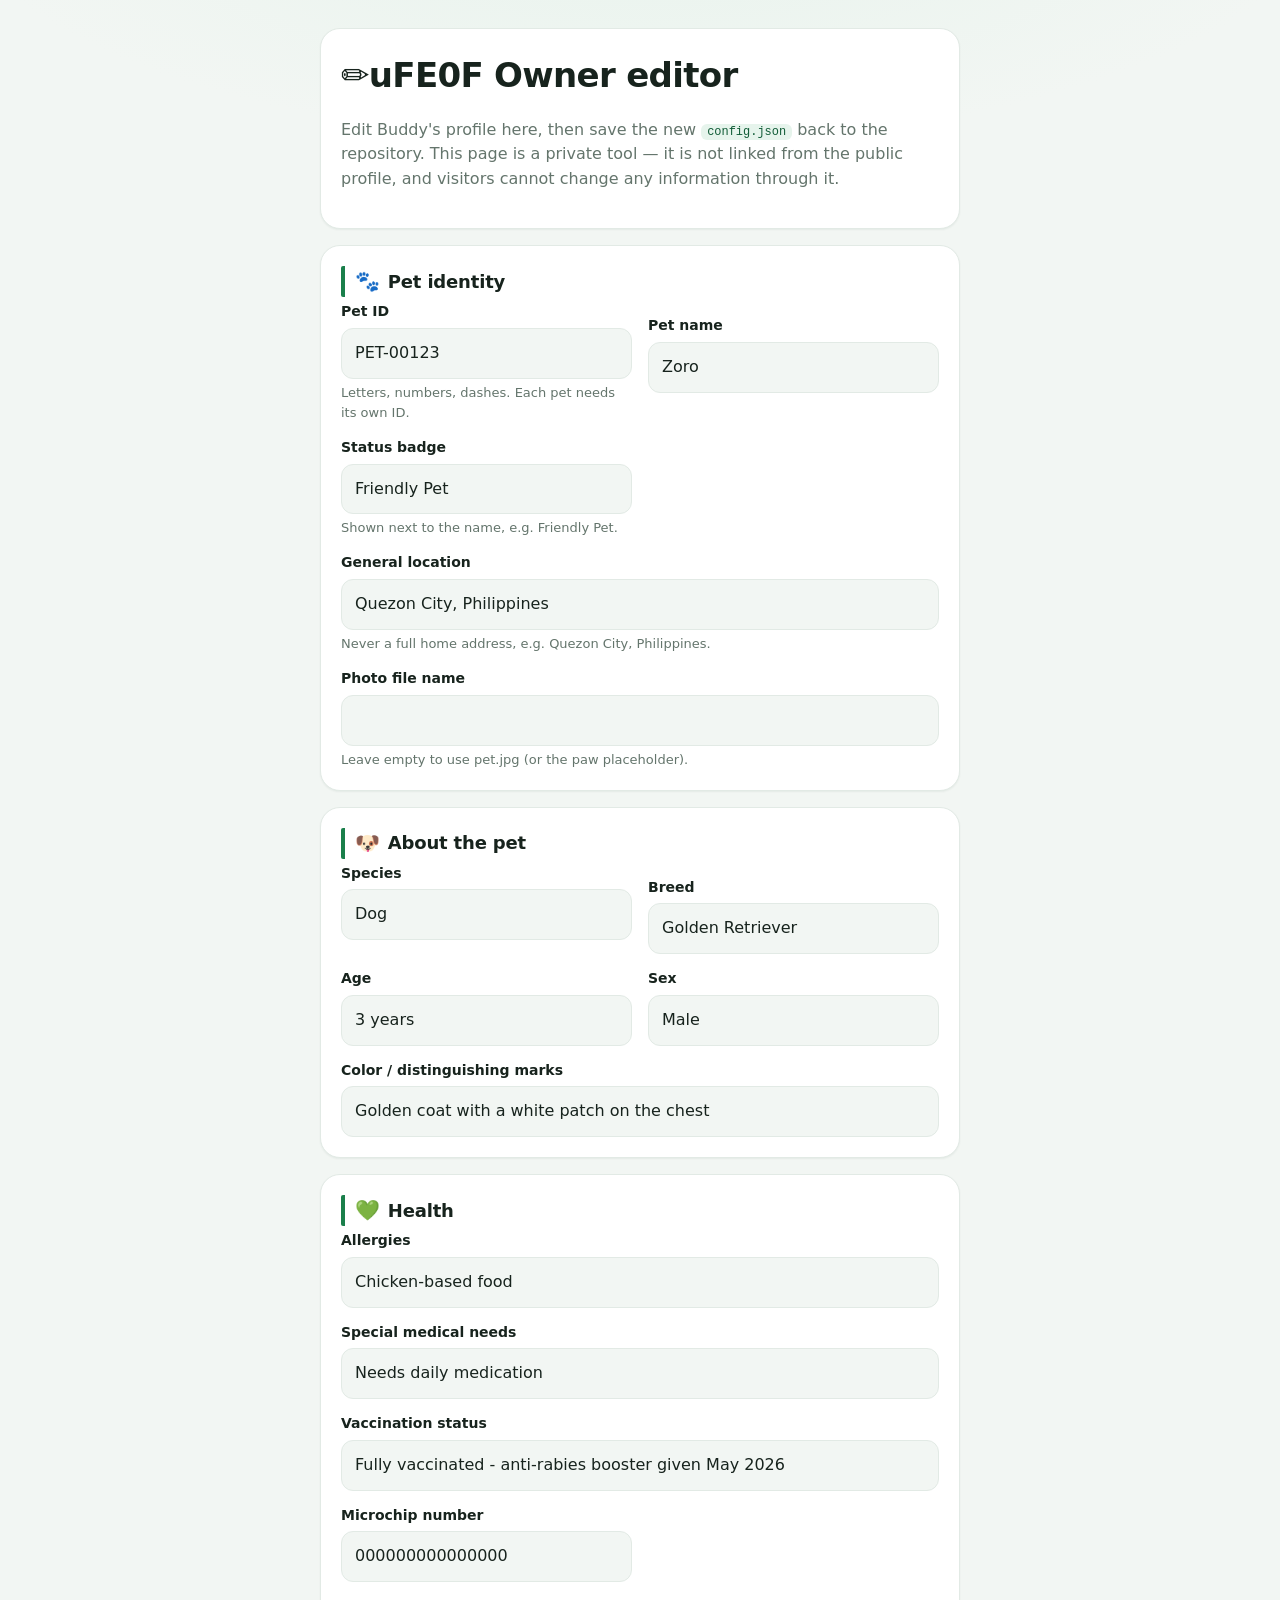
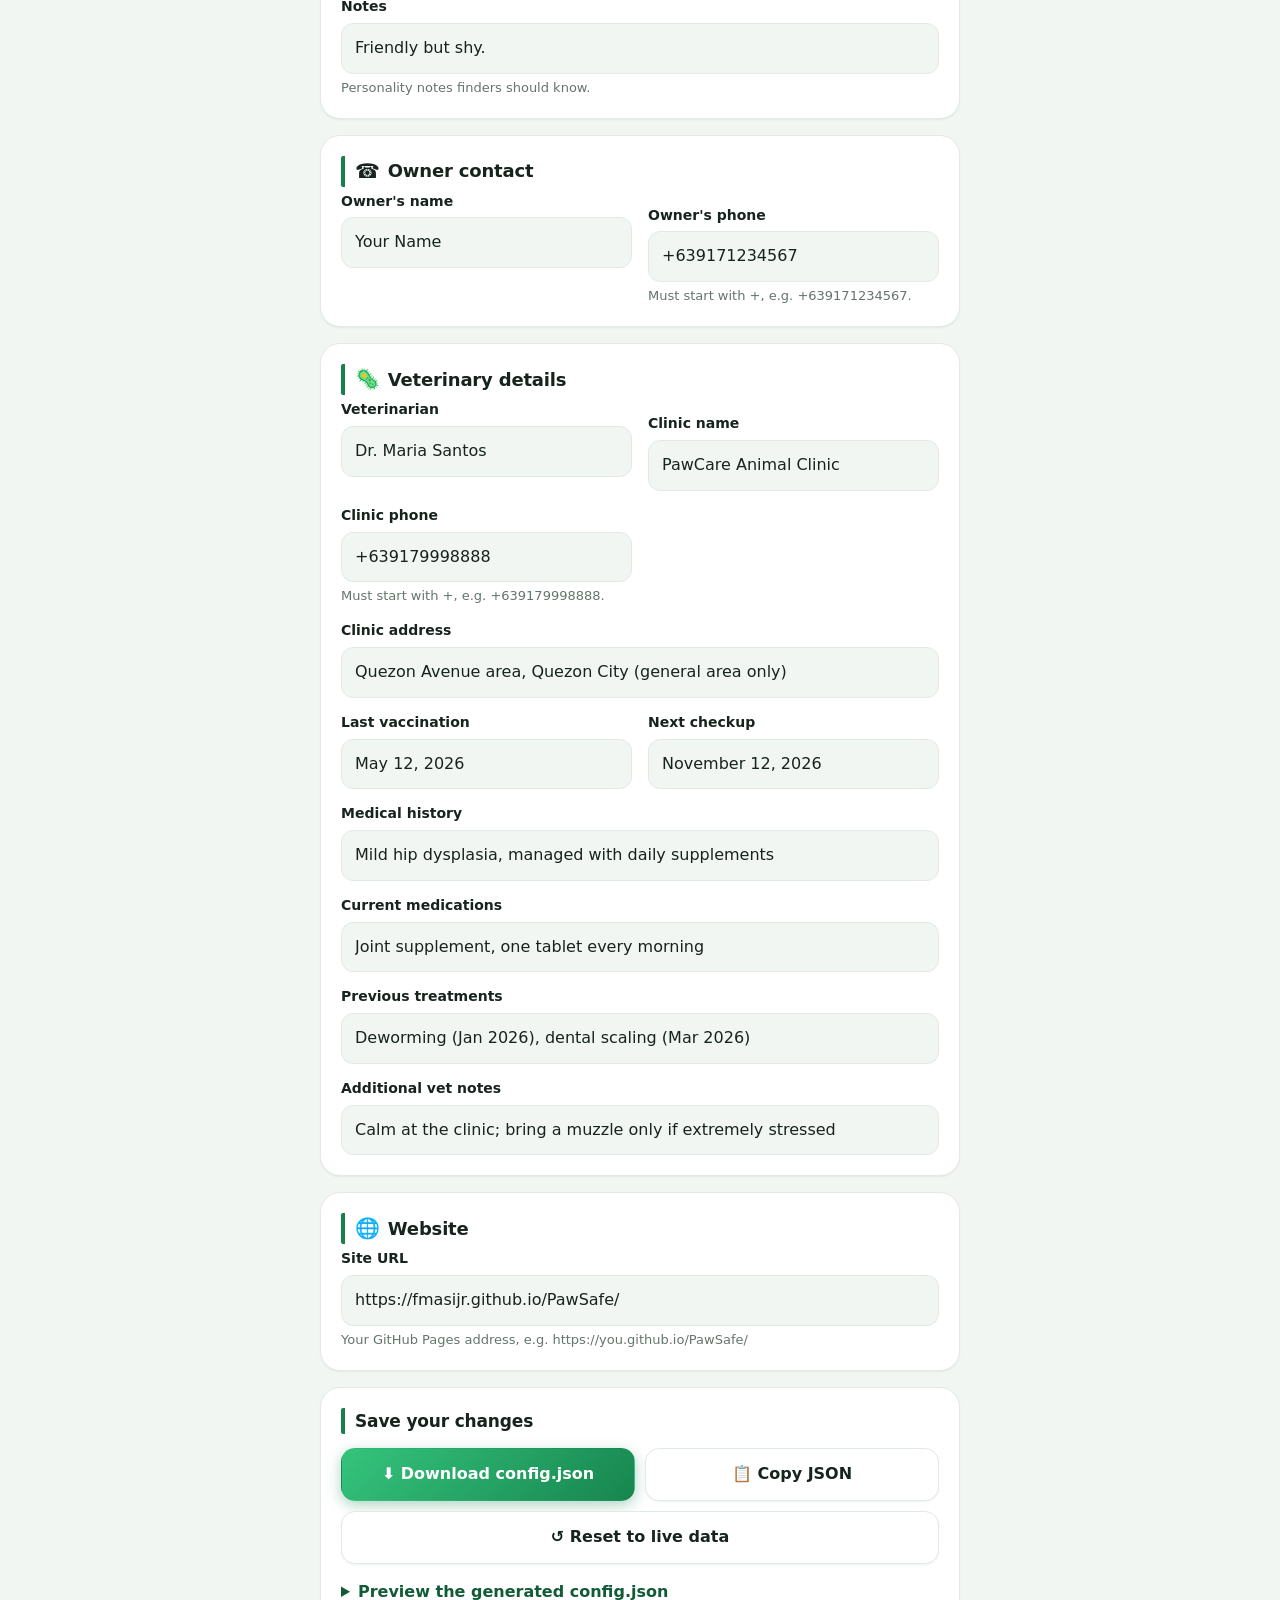
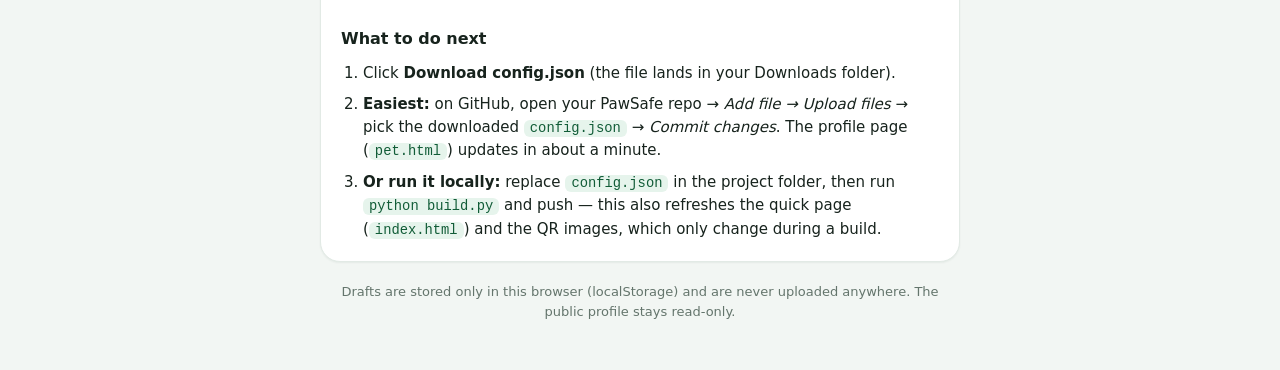
==== edit.html @ 237c8773 "Add owner editor page and runtime config loading for the profile" ====
<!DOCTYPE html>
<html lang="en">
<head>
<meta charset="utf-8">
<meta name="viewport" content="width=device-width, initial-scale=1">
<title>Owner editor - PawSafe</title>
<meta name="robots" content="noindex, nofollow">
<link rel="stylesheet" href="pet.css">
<link rel="stylesheet" href="edit.css">
</head>
<body>
<main class="page">

  <header class="card editor-header">
    <h1>Owner editor</h1>
    <p class="muted">Edit Buddy's profile here, then save the new <code>config.json</code>
      back to the repository. This page is a private tool &mdash; it is not linked from
      the public profile, and visitors cannot change any information through it.</p>
    <p class="notice" id="load-error" hidden></p>
  </header>

  <!-- draft restore offer -->
  <div class="card draft-banner" id="draft-banner" hidden>
    <p><strong>Draft found in this browser.</strong> Would you like to continue where
      you left off?</p>
    <div class="draft-actions">
      <button type="button" class="btn btn-primary" id="restore-draft">Restore draft</button>
      <button type="button" class="btn" id="discard-draft">Discard draft</button>
    </div>
  </div>

  <!-- the form is built by edit.js from a field schema -->
  <form id="edit-form" novalidate>
    <div id="sections"></div>
  </form>

  <div class="card">
    <h2>Save your changes</h2>
    <div class="actions">
      <button type="button" class="btn btn-primary" id="download-btn">&#11015;&#65039; Download config.json</button>
      <button type="button" class="btn" id="copy-btn">&#128203; Copy JSON</button>
      <button type="button" class="btn" id="reset-btn">&#8634; Reset to live data</button>
    </div>
    <p class="notice" id="save-error" hidden></p>
    <p class="result-box ok" id="save-ok" hidden></p>

    <details class="json-preview">
      <summary>Preview the generated config.json</summary>
      <pre id="json-preview"></pre>
    </details>

    <h3>What to do next</h3>
    <ol class="steps">
      <li>Click <strong>Download config.json</strong> (the file lands in your Downloads folder).</li>
      <li><strong>Easiest:</strong> on GitHub, open your PawSafe repo &rarr;
        <em>Add file &rarr; Upload files</em> &rarr; pick the downloaded
        <code>config.json</code> &rarr; <em>Commit changes</em>. The profile page
        (<code>pet.html</code>) updates in about a minute.</li>
      <li><strong>Or run it locally:</strong> replace <code>config.json</code> in the
        project folder, then run <code>python build.py</code> and push &mdash; this also
        refreshes the quick page (<code>index.html</code>) and the QR images, which
        only change during a build.</li>
    </ol>
  </div>

  <footer class="editor-footer muted">
    Drafts are stored only in this browser (localStorage) and are never uploaded
    anywhere. The public profile stays read-only.
  </footer>

</main>
<script src="edit.js"></script>
</body>
</html>
---- pet.css ----
/* PawSafe pet profile - mobile-first, no framework. */

:root {
  color-scheme: light dark;
  --bg: #f2f6f3;
  --bg-accent: #e7f3ec;
  --card: #ffffff;
  --text: #17231d;
  --muted: #64756c;
  --accent: #1a7f4b;
  --accent-strong: #115c37;
  --accent-soft: #e6f4ec;
  --accent-text: #ffffff;
  --hero-1: #35c47c;
  --hero-2: #17854f;
  --warn: #b45309;
  --warn-soft: #fdf3e3;
  --border: #e2eae5;
  --shadow-sm: 0 1px 2px rgba(16, 48, 33, 0.06);
  --shadow-md: 0 6px 22px rgba(16, 48, 33, 0.10);
  --shadow-photo: 0 8px 22px rgba(10, 45, 28, 0.28);
}

@media (prefers-color-scheme: dark) {
  :root {
    --bg: #10150f;
    --bg-accent: #16211a;
    --card: #1a201b;
    --text: #eef3ee;
    --muted: #a2b1a8;
    --accent: #3cbf7b;
    --accent-strong: #2c9a61;
    --accent-soft: #1d2f24;
    --accent-text: #07130c;
    --hero-1: #1d6e46;
    --hero-2: #0e3f28;
    --warn: #f0b357;
    --warn-soft: #2b2313;
    --border: #2a322b;
    --shadow-sm: none;
    --shadow-md: 0 6px 22px rgba(0, 0, 0, 0.45);
    --shadow-photo: 0 8px 22px rgba(0, 0, 0, 0.55);
  }
}

* { box-sizing: border-box; }

/* author display rules would otherwise override the UA [hidden] style */
[hidden] { display: none !important; }

html { scroll-behavior: smooth; }

body {
  margin: 0;
  padding: 16px;
  background:
    radial-gradient(1000px 380px at 50% -120px, var(--bg-accent), transparent 70%),
    var(--bg);
  color: var(--text);
  font-family: system-ui, -apple-system, "Segoe UI", Roboto, "Helvetica Neue", sans-serif;
  line-height: 1.55;
  -webkit-text-size-adjust: 100%;
}

.page {
  max-width: 640px;
  margin: 0 auto;
}

.card {
  background: var(--card);
  border: 1px solid var(--border);
  border-radius: 20px;
  padding: 20px;
  margin-bottom: 16px;
  box-shadow: var(--shadow-sm);
}

h1 {
  margin: 0 0 8px;
  font-size: 30px;
  font-weight: 800;
  letter-spacing: -0.02em;
  text-align: center;
}

h2 {
  margin: 0 0 14px;
  font-size: 17px;
  font-weight: 700;
  letter-spacing: -0.01em;
  padding-left: 10px;
  border-left: 4px solid var(--accent);
  border-radius: 2px;
}

.muted { color: var(--muted); }
.center { text-align: center; }
.big-icon { font-size: 44px; margin: 8px 0; }

.spinner {
  font-size: 40px;
  margin: 8px 0;
  animation: pulse 1.2s ease-in-out infinite;
}

@keyframes pulse { 50% { opacity: 0.3; } }

/* ---- Profile header ---- */

.profile-header {
  position: relative;
  overflow: hidden;
  padding-top: 26px;
  text-align: center;
  box-shadow: var(--shadow-md);
}

/* green gradient band behind the photo */
.profile-header::before {
  content: "";
  position: absolute;
  inset: 0 0 auto 0;
  height: 166px;
  background: linear-gradient(135deg, var(--hero-1), var(--hero-2));
}

/* faint paw watermark in the band */
.profile-header::after {
  content: "\1F43E";
  position: absolute;
  top: 18px;
  right: -14px;
  font-size: 110px;
  line-height: 1;
  opacity: 0.16;
  transform: rotate(-12deg);
  pointer-events: none;
}

.profile-header > * {
  position: relative;
  z-index: 1;
}

.photo {
  width: 132px;
  height: 132px;
  margin: 0 auto 14px;
  border-radius: 50%;
  overflow: hidden;
  background: var(--accent-soft);
  display: flex;
  align-items: center;
  justify-content: center;
  font-size: 58px;
  line-height: 1;
  box-shadow:
    0 0 0 4px var(--card),
    var(--shadow-photo);
}

.photo img { width: 100%; height: 100%; object-fit: cover; display: block; }

.meta {
  display: flex;
  justify-content: center;
  align-items: center;
  gap: 8px;
  flex-wrap: wrap;
  margin-bottom: 8px;
}

.chip {
  background: var(--accent-soft);
  color: var(--accent-strong);
  border: 1px solid var(--border);
  border-radius: 999px;
  padding: 3px 13px;
  font-size: 13px;
  font-weight: 700;
  letter-spacing: 0.03em;
}

.badge {
  background: linear-gradient(135deg, var(--hero-1), var(--hero-2));
  color: #ffffff;
  border-radius: 999px;
  padding: 4px 13px;
  font-size: 13px;
  font-weight: 700;
  box-shadow: 0 2px 8px rgba(23, 133, 79, 0.35);
}

.location {
  display: inline-flex;
  align-items: center;
  gap: 5px;
  color: var(--muted);
  margin: 0;
  font-size: 15px;
}

/* ---- Tabs ---- */

.tabs {
  display: flex;
  gap: 4px;
  margin-bottom: 16px;
  background: var(--card);
  border: 1px solid var(--border);
  border-radius: 14px;
  padding: 5px;
  box-shadow: var(--shadow-sm);
}

.tab {
  flex: 1;
  appearance: none;
  background: none;
  border: none;
  border-radius: 10px;
  padding: 11px 8px;
  font: inherit;
  font-size: 15px;
  font-weight: 700;
  color: var(--muted);
  cursor: pointer;
  transition: background-color 0.18s ease, color 0.18s ease, box-shadow 0.18s ease;
}

.tab:hover { color: var(--text); }

.tab[aria-selected="true"] {
  color: #ffffff;
  background: linear-gradient(135deg, var(--hero-1), var(--hero-2));
  box-shadow: 0 3px 10px rgba(23, 133, 79, 0.35);
}

.tab:focus-visible {
  outline: 2px solid var(--accent);
  outline-offset: 2px;
}

/* ---- Info lists ---- */

.info-list { margin: 0; }

.info-list dt {
  font-size: 12px;
  font-weight: 700;
  text-transform: uppercase;
  letter-spacing: 0.06em;
  color: var(--muted);
  margin-top: 14px;
}

.info-list dt:first-child { margin-top: 0; }

.info-list dd {
  margin: 2px 0 0;
  font-size: 16px;
  font-weight: 500;
  word-break: break-word;
}

.empty-row { color: var(--muted); font-style: italic; }

.notice {
  background: var(--warn-soft);
  color: var(--warn);
  border-radius: 12px;
  border-left: 4px solid var(--warn);
  padding: 11px 13px;
  font-size: 14px;
  margin: 16px 0 0;
}

.sample-banner {
  background: var(--warn-soft);
  color: var(--warn);
  border-radius: 12px;
  border-left: 4px solid var(--warn);
  padding: 10px 13px;
  font-size: 13px;
  margin: 0 0 14px;
  text-align: left;
}

/* ---- Buttons ---- */

.actions { display: flex; flex-direction: column; gap: 10px; }

.btn {
  display: block;
  width: 100%;
  padding: 13px 16px;
  border-radius: 14px;
  border: 1px solid var(--border);
  background: var(--card);
  color: var(--text);
  font: inherit;
  font-size: 16px;
  font-weight: 700;
  text-align: center;
  text-decoration: none;
  cursor: pointer;
  box-shadow: var(--shadow-sm);
  transition: transform 0.12s ease, box-shadow 0.12s ease,
              background-color 0.12s ease, border-color 0.12s ease;
}

.btn:hover {
  transform: translateY(-1px);
  box-shadow: var(--shadow-md);
  border-color: var(--accent);
}

.btn:active { transform: translateY(0) scale(0.99); }

.btn-primary {
  background: linear-gradient(135deg, var(--hero-1), var(--hero-2));
  border-color: transparent;
  color: #ffffff;
  box-shadow: 0 4px 14px rgba(23, 133, 79, 0.35);
}

.btn-primary:hover {
  border-color: transparent;
  box-shadow: 0 7px 18px rgba(23, 133, 79, 0.42);
}

.btn-warn {
  background: var(--warn-soft);
  border-color: color-mix(in srgb, var(--warn) 45%, transparent);
  color: var(--warn);
}

.btn-ghost { background: transparent; box-shadow: none; }
.btn-ghost:hover { background: var(--card); }

.btn:focus-visible { outline: 2px solid var(--accent); outline-offset: 2px; }
.btn[disabled] { opacity: 0.55; cursor: not-allowed; transform: none; }

/* ---- Form ---- */

.field { margin-top: 14px; }
.field:first-of-type { margin-top: 0; }

.field label {
  display: block;
  font-size: 14px;
  font-weight: 700;
  margin-bottom: 5px;
}

.req { color: var(--warn); }

.field input,
.field textarea {
  width: 100%;
  padding: 12px 13px;
  border: 1px solid var(--border);
  border-radius: 12px;
  background: var(--bg);
  color: var(--text);
  font: inherit;
  font-size: 16px;
  transition: border-color 0.12s ease, box-shadow 0.12s ease;
}

.field input:focus,
.field textarea:focus {
  outline: none;
  border-color: var(--accent);
  box-shadow: 0 0 0 3px color-mix(in srgb, var(--accent) 22%, transparent);
  background: var(--card);
}

.field input[aria-invalid="true"],
.field textarea[aria-invalid="true"] { border-color: var(--warn); }

.field-error { color: var(--warn); font-size: 13px; margin: 4px 0 0; }

.form-note {
  background: var(--accent-soft);
  border-radius: 12px;
  padding: 11px 13px;
  font-size: 13px;
  color: var(--muted);
  margin: 16px 0;
}

.result-box {
  border-radius: 14px;
  padding: 14px;
  margin-top: 14px;
  font-size: 15px;
}

.result-box.ok {
  background: var(--accent-soft);
  color: var(--accent-strong);
  border-left: 4px solid var(--accent);
}

.result-box.error {
  background: var(--warn-soft);
  color: var(--warn);
  border-left: 4px solid var(--warn);
}

/* ---- Toast ---- */

.toast {
  position: fixed;
  left: 50%;
  bottom: 22px;
  transform: translateX(-50%);
  background: var(--text);
  color: var(--bg);
  border-radius: 999px;
  padding: 11px 20px;
  font-size: 15px;
  font-weight: 600;
  max-width: 90%;
  box-shadow: 0 8px 24px rgba(0, 0, 0, 0.3);
  animation: toast-in 0.22s ease both;
  z-index: 10;
}

@keyframes toast-in {
  from { opacity: 0; transform: translate(-50%, 8px); }
  to { opacity: 1; transform: translate(-50%, 0); }
}

/* ---- Entrance animations ---- */

@media (prefers-reduced-motion: no-preference) {
  .profile-header { animation: rise 0.4s ease both; }
  [role="tabpanel"]:not([hidden]) { animation: fade 0.28s ease both; }
  .card[id="found-card"] { animation: rise 0.3s ease both; }
}

@keyframes rise {
  from { opacity: 0; transform: translateY(12px); }
  to { opacity: 1; transform: translateY(0); }
}

@keyframes fade {
  from { opacity: 0; transform: translateY(6px); }
  to { opacity: 1; transform: translateY(0); }
}

/* ---- Wider screens ---- */

@media (min-width: 560px) {
  body { padding: 28px 20px; }
  h1 { font-size: 34px; }

  .actions { flex-direction: row; flex-wrap: wrap; }
  .actions .btn { width: auto; flex: 1 1 220px; }

  /* label left, value right, divider between rows */
  .info-list {
    display: grid;
    grid-template-columns: minmax(150px, 230px) 1fr;
    column-gap: 24px;
  }

  .info-list dt,
  .info-list dd {
    margin-top: 0;
    padding: 10px 2px;
    border-bottom: 1px solid var(--border);
  }

  .info-list dt { align-self: center; }
  .info-list dd { font-size: 16px; }

  .info-list dt:nth-of-type(1),
  .info-list dd:nth-of-type(1) { padding-top: 2px; }

  .info-list dt:last-of-type,
  .info-list dd:last-of-type { border-bottom: none; padding-bottom: 2px; }

  .info-list .empty-row { grid-column: 1 / -1; }
}
---- edit.css ----
/* PawSafe owner editor - loaded after pet.css, reuses its variables and widgets. */

.editor-header h1 { text-align: left; }
.editor-header h1::before { content: "\270F\uFE0F "; }

code {
  background: var(--accent-soft);
  color: var(--accent-strong);
  border-radius: 6px;
  padding: 1px 6px;
  font-size: 0.92em;
}

.section-title {
  display: flex;
  align-items: center;
  gap: 8px;
  margin: 0 0 4px;
  font-size: 18px;
  font-weight: 700;
}

.section-icon { font-size: 20px; }

.draft-banner { border-left: 4px solid var(--accent); }
.draft-actions { display: flex; gap: 10px; margin-top: 10px; flex-wrap: wrap; }
.draft-actions .btn { width: auto; flex: 1 1 160px; }

.steps { margin: 10px 0 0; padding-left: 22px; }
.steps li { margin-top: 8px; font-size: 15px; }

h3 { margin: 22px 0 0; font-size: 16px; }

.json-preview { margin-top: 16px; }
.json-preview summary { cursor: pointer; font-weight: 600; color: var(--accent-strong); }

.json-preview pre {
  background: var(--bg);
  border: 1px solid var(--border);
  border-radius: 12px;
  padding: 12px;
  margin-top: 10px;
  font-size: 12px;
  line-height: 1.45;
  overflow-x: auto;
  max-height: 320px;
  user-select: all;
}

.editor-footer { text-align: center; font-size: 13px; padding: 4px 0 20px; }

/* two columns of fields on wider screens */
@media (min-width: 560px) {
  .section-fields {
    display: grid;
    grid-template-columns: 1fr 1fr;
    column-gap: 16px;
  }
  .section-fields .field.wide { grid-column: 1 / -1; }
}
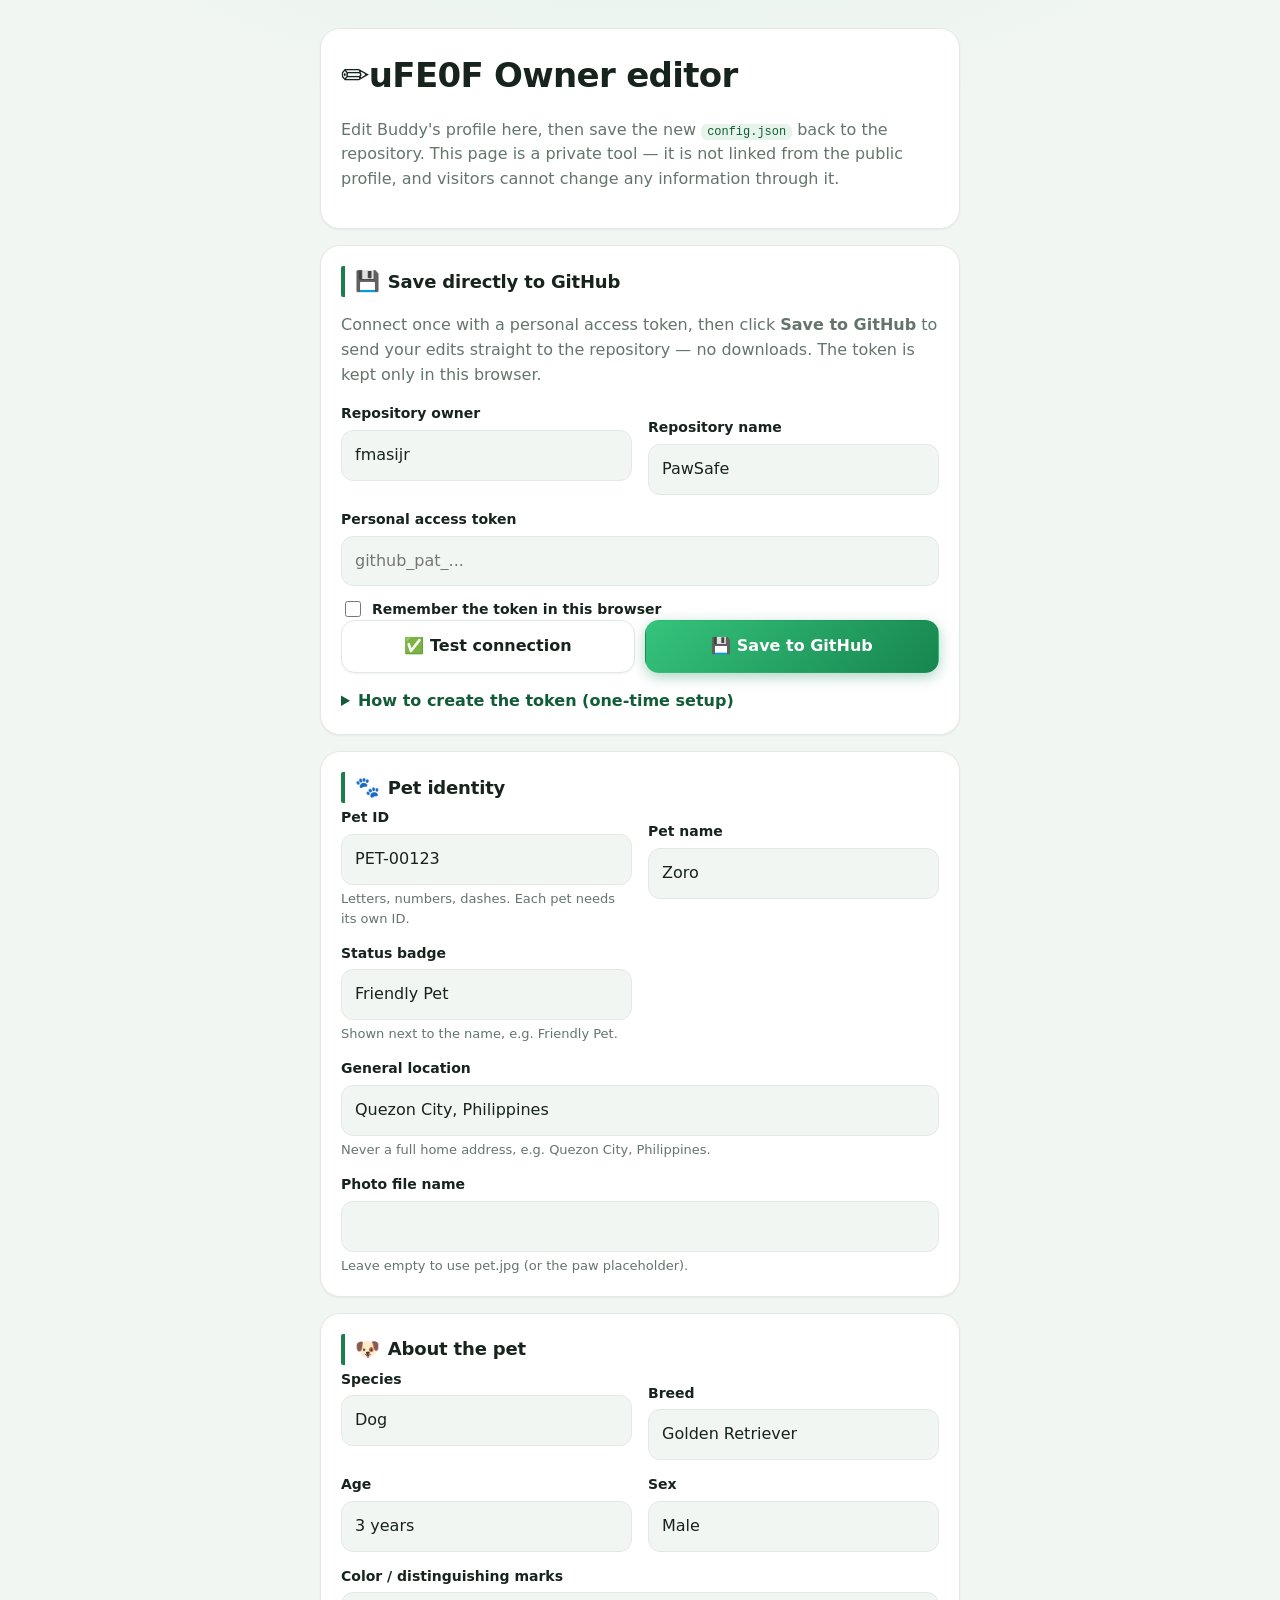
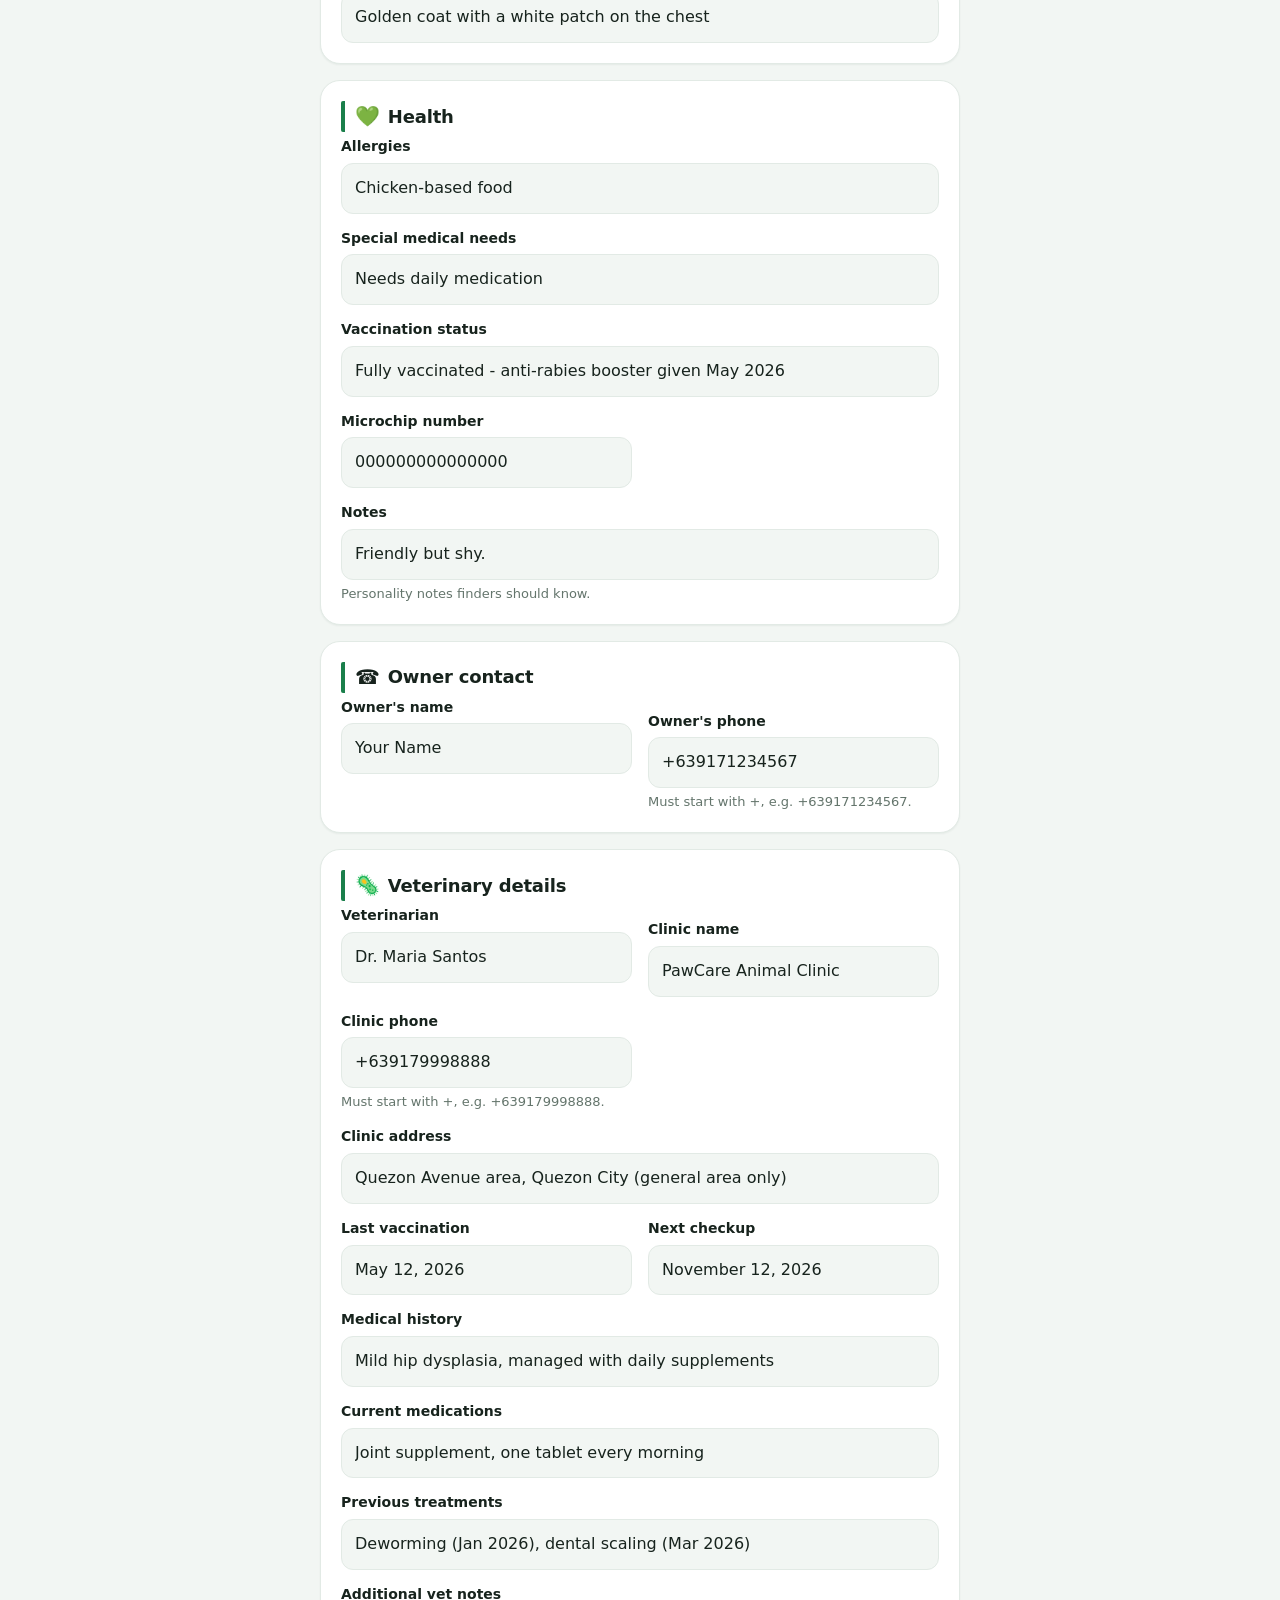
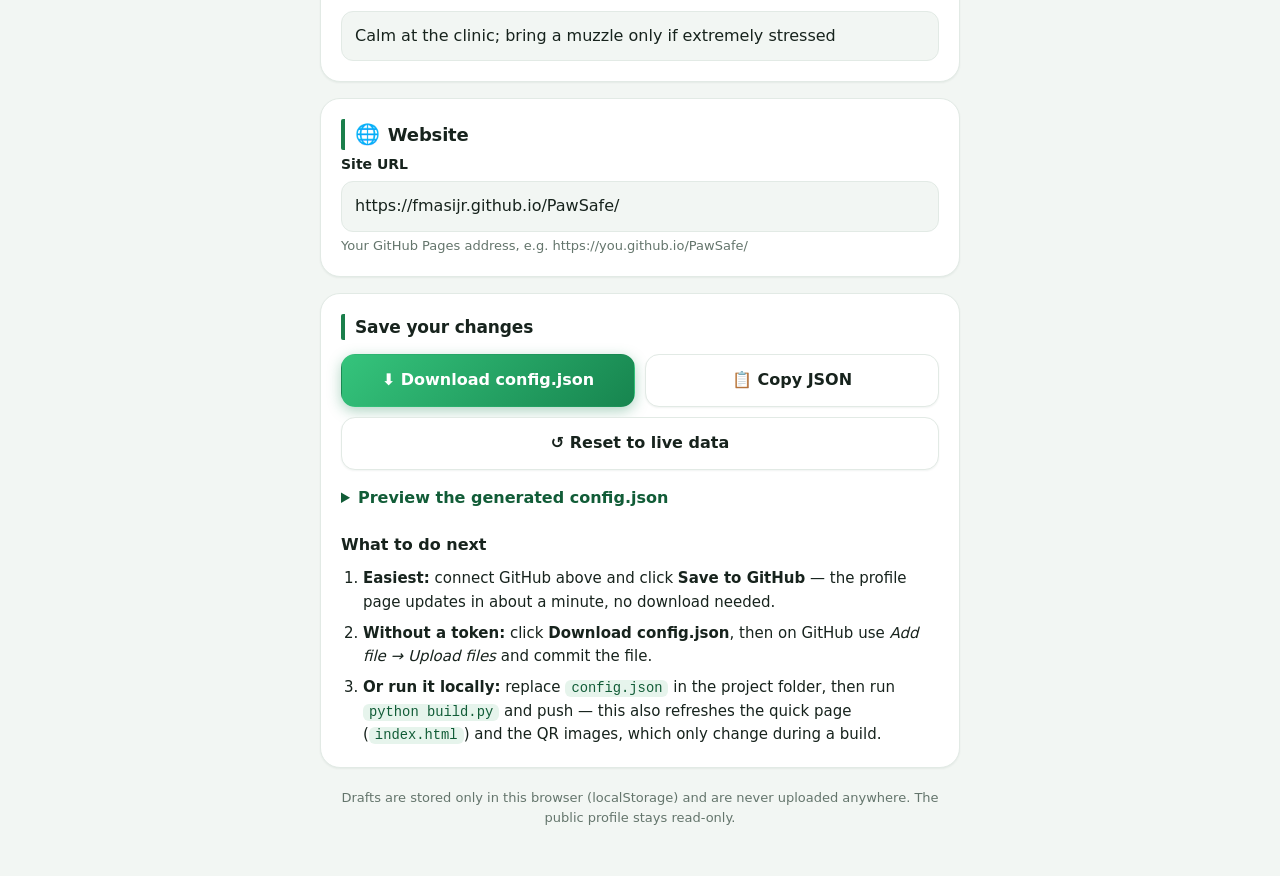
==== commit 4edccfc3: "Add Save to GitHub button to the editor (commit config.json via GitHub API)" ====
--- a/edit.html
+++ b/edit.html
@@ -29,6 +29,53 @@
     </div>
   </div>
 
+  <!-- GitHub connection: save edits straight to the repository -->
+  <div class="card">
+    <h2 class="section-title"><span class="section-icon">&#128190;</span> Save directly to GitHub</h2>
+    <p class="muted">Connect once with a personal access token, then click
+      <strong>Save to GitHub</strong> to send your edits straight to the repository &mdash;
+      no downloads. The token is kept only in this browser.</p>
+    <div class="section-fields">
+      <div class="field">
+        <label for="gh-owner">Repository owner</label>
+        <input type="text" id="gh-owner" placeholder="fmasijr" autocomplete="off">
+      </div>
+      <div class="field">
+        <label for="gh-repo">Repository name</label>
+        <input type="text" id="gh-repo" placeholder="PawSafe" autocomplete="off">
+      </div>
+      <div class="field wide">
+        <label for="gh-token">Personal access token</label>
+        <input type="password" id="gh-token" placeholder="github_pat_..." autocomplete="off">
+      </div>
+    </div>
+    <label class="gh-remember">
+      <input type="checkbox" id="gh-remember">
+      Remember the token in this browser
+    </label>
+    <div class="actions">
+      <button type="button" class="btn" id="gh-test">&#9989; Test connection</button>
+      <button type="button" class="btn btn-primary" id="gh-save">&#128190; Save to GitHub</button>
+    </div>
+    <p class="result-box" id="gh-status" hidden></p>
+    <details class="json-preview">
+      <summary>How to create the token (one-time setup)</summary>
+      <ol class="steps">
+        <li>On GitHub: click your photo &rarr; <em>Settings</em> &rarr;
+          <em>Developer settings</em> &rarr; <em>Personal access tokens</em> &rarr;
+          <em>Fine-grained tokens</em> &rarr; <em>Generate new token</em>.</li>
+        <li>Repository access: <em>Only select repositories</em> &rarr; choose this repo.</li>
+        <li>Permissions &rarr; Repository permissions &rarr; set
+          <strong>Contents</strong> to <em>Read and write</em>. Leave everything else off.</li>
+        <li>Generate it, copy the token, and paste it above.</li>
+      </ol>
+      <p class="notice">Anyone with this token can change your repository. Never paste it
+        on a shared or public computer, and revoke it anytime from that same GitHub page
+        if it ever leaks. This connection can only commit files &mdash; it cannot touch
+        settings, pages, or other repositories.</p>
+    </details>
+  </div>
+
   <!-- the form is built by edit.js from a field schema -->
   <form id="edit-form" novalidate>
     <div id="sections"></div>
@@ -51,11 +98,11 @@
 
     <h3>What to do next</h3>
     <ol class="steps">
-      <li>Click <strong>Download config.json</strong> (the file lands in your Downloads folder).</li>
-      <li><strong>Easiest:</strong> on GitHub, open your PawSafe repo &rarr;
-        <em>Add file &rarr; Upload files</em> &rarr; pick the downloaded
-        <code>config.json</code> &rarr; <em>Commit changes</em>. The profile page
-        (<code>pet.html</code>) updates in about a minute.</li>
+      <li><strong>Easiest:</strong> connect GitHub above and click
+        <strong>Save to GitHub</strong> &mdash; the profile page updates in about a
+        minute, no download needed.</li>
+      <li><strong>Without a token:</strong> click <strong>Download config.json</strong>,
+        then on GitHub use <em>Add file &rarr; Upload files</em> and commit the file.</li>
       <li><strong>Or run it locally:</strong> replace <code>config.json</code> in the
         project folder, then run <code>python build.py</code> and push &mdash; this also
         refreshes the quick page (<code>index.html</code>) and the QR images, which
--- a/edit.css
+++ b/edit.css
@@ -25,6 +25,20 @@
 .draft-banner { border-left: 4px solid var(--accent); }
 .draft-actions { display: flex; gap: 10px; margin-top: 10px; flex-wrap: wrap; }
 .draft-actions .btn { width: auto; flex: 1 1 160px; }
+
+.gh-remember {
+  display: flex;
+  align-items: center;
+  gap: 8px;
+  margin-top: 12px;
+  font-size: 14px;
+  font-weight: 600;
+  cursor: pointer;
+}
+
+.gh-remember input { width: 16px; height: 16px; accent-color: var(--accent); }
+
+#gh-status a { color: inherit; }
 
 .steps { margin: 10px 0 0; padding-left: 22px; }
 .steps li { margin-top: 8px; font-size: 15px; }
